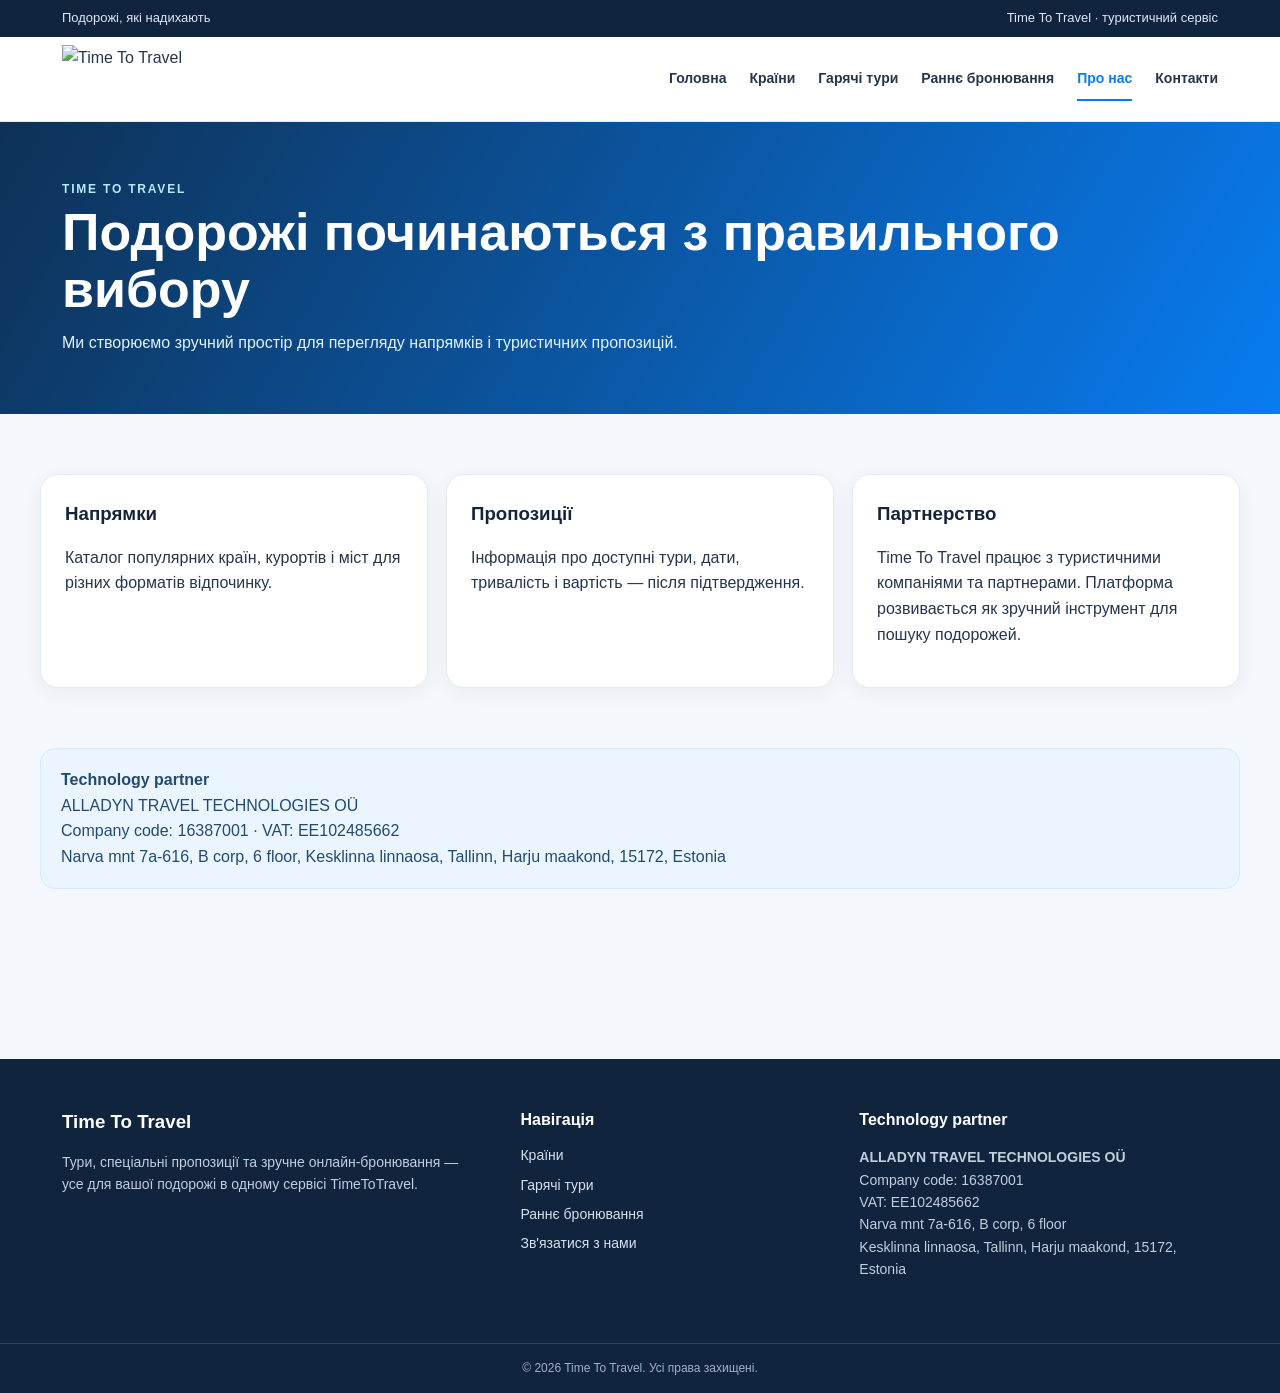
==== about.html @ e9593e90 "Add files via upload" ====
<!doctype html><html lang="uk"><head><meta charset="utf-8"><meta name="viewport" content="width=device-width,initial-scale=1"><meta name="description" content="Time To Travel — туристичні напрямки, пропозиції та бронювання подорожей."><title>Про нас | Time To Travel</title><link rel="stylesheet" href="style.css"></head><body>
<div class="topbar"><div class="wrap"><span>Подорожі, які надихають</span><span>Time To Travel · туристичний сервіс</span></div></div>
<header><div class="wrap nav">
<a class="brand" href="index.html" aria-label="Time To Travel — головна"><img src="assets/logo.png" alt="Time To Travel"></a>
<button class="menu" aria-label="Відкрити меню" onclick="document.querySelector('.links').classList.toggle('open')">☰</button>
<nav class="links">
<a href="index.html" data-nav="home">Головна</a><a href="countries.html" data-nav="countries">Країни</a><a href="hot-tours.html" data-nav="hot">Гарячі тури</a><a href="early-booking.html" data-nav="early">Раннє бронювання</a><a href="about.html" data-nav="about">Про нас</a><a href="contacts.html" data-nav="contacts">Контакти</a>
</nav></div></header>
<script>document.querySelector('[data-nav="about"]')?.classList.add('active');</script>
<section class="page-hero"><div class="wrap"><div class="kicker" style="color:#b9e8ff">Time To Travel</div><h1>Подорожі починаються з правильного вибору</h1><p>Ми створюємо зручний простір для перегляду напрямків і туристичних пропозицій.</p></div></section>
<main class="wrap section"><div class="info-grid">
<div class="info-card"><h3>Напрямки</h3><p>Каталог популярних країн, курортів і міст для різних форматів відпочинку.</p></div>
<div class="info-card"><h3>Пропозиції</h3><p>Інформація про доступні тури, дати, тривалість і вартість — після підтвердження.</p></div>
<div class="info-card"><h3>Партнерство</h3><p>Time To Travel працює з туристичними компаніями та партнерами. Платформа розвивається як зручний інструмент для пошуку подорожей.</p></div>
</div><section class="section"><div class="notice"><strong>Technology partner</strong><br>ALLADYN TRAVEL TECHNOLOGIES OÜ<br>Company code: 16387001 · VAT: EE102485662<br>Narva mnt 7a-616, B corp, 6 floor, Kesklinna linnaosa, Tallinn, Harju maakond, 15172, Estonia</div></section></main>

<footer><div class="wrap foot">
<div><h3>Time To Travel</h3><p>Тури, спеціальні пропозиції та зручне онлайн-бронювання — усе для вашої подорожі в одному сервісі TimeToTravel.</p></div>
<div><h4>Навігація</h4><a href="countries.html">Країни</a><a href="hot-tours.html">Гарячі тури</a><a href="early-booking.html">Раннє бронювання</a><a href="contacts.html">Зв'язатися з нами</a></div>
<div><h4>Technology partner</h4><p><strong>ALLADYN TRAVEL TECHNOLOGIES OÜ</strong><br>Company code: 16387001<br>VAT: EE102485662<br>Narva mnt 7a-616, B corp, 6 floor<br>Kesklinna linnaosa, Tallinn, Harju maakond, 15172, Estonia</p></div>
</div><div class="copyright">© 2026 Time To Travel. Усі права захищені.</div></footer><div class="toast" id="toast"></div>
<script src="data.js"></script><script src="countries.js"></script><script src="app.js"></script></body></html>
---- style.css ----
:root{--blue:#087cf0;--cyan:#16b8d8;--navy:#14243a;--ink:#25364b;--muted:#66758a;--bg:#f4f7fb;--line:#e4eaf2;--white:#fff;--shadow:0 18px 48px rgba(20,36,58,.10)}
*{box-sizing:border-box}html{scroll-behavior:smooth}body{margin:0;background:var(--bg);color:var(--ink);font:16px/1.6 Inter,"Segoe UI",Arial,sans-serif}a{color:inherit;text-decoration:none}button,input,select,textarea{font:inherit}.wrap{max-width:1200px;margin:auto;padding:0 22px}
.topbar{background:#10243d;color:#dce8f5;font-size:13px}.topbar .wrap{display:flex;justify-content:space-between;gap:15px;padding-top:8px;padding-bottom:8px}
header{position:sticky;top:0;z-index:50;background:rgba(255,255,255,.96);backdrop-filter:blur(12px);border-bottom:1px solid var(--line)}
.nav{min-height:84px;display:flex;align-items:center;justify-content:space-between;gap:20px}.brand img{width:220px;height:68px;object-fit:contain;object-position:left center;display:block}
.links{display:flex;align-items:center;gap:23px;font-size:14px;font-weight:700}.links a{padding:10px 0;border-bottom:2px solid transparent}.links a:hover,.links a.active{color:var(--blue);border-color:var(--blue)}
.menu{display:none;border:0;background:#eef5ff;border-radius:10px;padding:9px 12px;font-size:22px}
.hero{color:#fff;background:linear-gradient(110deg,rgba(9,38,72,.83),rgba(0,117,205,.50)),url("https://images.unsplash.com/photo-1507525428034-b723cf961d3e?auto=format&fit=crop&w=1900&q=90") center/cover;padding:90px 0 105px}
.hero .wrap{max-width:1200px}.eyebrow{font-size:12px;font-weight:800;letter-spacing:.18em;text-transform:uppercase;color:#b9e8ff}.hero h1{font-size:clamp(38px,6vw,68px);line-height:1.05;max-width:850px;margin:14px 0 18px;letter-spacing:-.04em}.hero p{font-size:19px;max-width:700px;color:#eef8ff;margin:0}
.hero-actions{display:flex;gap:12px;flex-wrap:wrap;margin-top:28px}
.btn{display:inline-flex;align-items:center;justify-content:center;border:0;border-radius:11px;padding:13px 19px;font-weight:800;cursor:pointer;transition:.2s}.primary{background:var(--blue);color:white;box-shadow:0 8px 18px #087cf033}.primary:hover{background:#0565c5;transform:translateY(-1px)}.light{background:#fff;color:var(--navy)}.outline{border:1px solid #cbd8e8;color:var(--navy);background:white}
.section{padding:60px 0}.section-head{display:flex;justify-content:space-between;align-items:end;gap:20px;margin-bottom:24px}.kicker{color:var(--blue);font-size:12px;letter-spacing:.15em;font-weight:900;text-transform:uppercase}.section h2{font-size:clamp(28px,4vw,39px);line-height:1.15;color:var(--navy);margin:8px 0}.sub{color:var(--muted);margin:0;max-width:680px}
.grid{display:grid;grid-template-columns:repeat(3,minmax(0,1fr));gap:22px}.country-card,.tour-card,.info-card{background:#fff;border:1px solid var(--line);border-radius:18px;overflow:hidden;box-shadow:0 5px 22px rgba(20,36,58,.05);transition:.22s}.country-card:hover,.tour-card:hover{transform:translateY(-5px);box-shadow:var(--shadow)}
.country-photo{height:220px;background-size:cover;background-position:center;position:relative}.country-photo:after{content:"";position:absolute;inset:0;background:linear-gradient(transparent,rgba(4,22,42,.55))}.country-photo strong{position:absolute;z-index:1;bottom:16px;left:18px;color:white;font-size:25px}
.card-body{padding:20px}.card-body h3{margin:0 0 7px;color:var(--navy);font-size:21px}.card-body p{margin:0 0 16px;color:var(--muted)}.small-link{color:var(--blue);font-weight:800}
.search-panel{background:white;border:1px solid var(--line);box-shadow:var(--shadow);border-radius:18px;padding:20px;margin-top:-38px;position:relative;z-index:2;display:grid;grid-template-columns:1.2fr 1fr 1fr auto;gap:12px}
.field label{display:block;color:var(--muted);font-size:12px;font-weight:800;margin-bottom:6px}.field input,.field select,.field textarea{width:100%;border:1px solid var(--line);border-radius:10px;padding:12px;background:white;color:var(--ink)}
.tour-photo{height:205px;background-size:cover;background-position:center;position:relative}.tag{position:absolute;top:14px;left:14px;background:white;color:var(--blue);border-radius:30px;padding:6px 11px;font-size:12px;font-weight:900}.tour-price{font-size:26px;font-weight:900;color:var(--blue)}.tour-meta{font-size:14px;color:var(--muted);line-height:1.8}.tour-actions{display:flex;gap:8px;margin-top:15px}.tour-actions .btn{flex:1;padding:10px}
.notice{background:#eaf5ff;border:1px solid #d2eaff;border-radius:15px;padding:18px 20px;color:#244a70}
.page-hero{padding:58px 0;background:linear-gradient(120deg,#0e3156,#087cf0);color:white}.page-hero h1{font-size:clamp(34px,5vw,52px);line-height:1.1;margin:5px 0 12px}.page-hero p{max-width:750px;color:#e2f2ff;margin:0}
.info-grid{display:grid;grid-template-columns:repeat(3,1fr);gap:18px}.info-card{padding:24px}.info-card h3{color:var(--navy);margin:0 0 8px}
footer{background:#10243d;color:#d6e1ee;margin-top:50px}.foot{display:grid;grid-template-columns:1.4fr 1fr 1.2fr;gap:40px;padding:48px 22px}.foot h3,.foot h4{color:white;margin:0 0 12px}.foot p{font-size:14px;color:#c0cede}.foot a{display:block;margin:7px 0;color:#d6e1ee;font-size:14px}.copyright{border-top:1px solid #29415e;padding:15px 22px;text-align:center;font-size:12px;color:#9fb2c9}
.modal{display:none;position:fixed;inset:0;background:#07182dcc;z-index:100;padding:20px;align-items:center;justify-content:center}.modal.open{display:flex}.modal-box{width:min(600px,100%);background:white;border-radius:18px;padding:26px;max-height:90vh;overflow:auto;position:relative}.close{position:absolute;right:15px;top:10px;border:0;background:none;font-size:28px}.form-grid{display:grid;grid-template-columns:1fr 1fr;gap:13px}.form-grid .wide{grid-column:1/-1}.toast{position:fixed;right:20px;bottom:20px;background:#14243a;color:white;padding:13px 18px;border-radius:12px;display:none;z-index:120}.toast.show{display:block}
@media(max-width:900px){.links{gap:13px}.grid{grid-template-columns:repeat(2,1fr)}.search-panel{grid-template-columns:repeat(2,1fr)}}
@media(max-width:680px){.topbar .wrap{justify-content:center}.topbar .wrap span:last-child{display:none}.nav{min-height:72px}.brand img{width:180px;height:58px}.menu{display:block}.links{display:none;position:absolute;left:0;right:0;top:72px;background:white;padding:16px 22px 22px;box-shadow:var(--shadow);flex-direction:column;align-items:stretch;gap:4px}.links.open{display:flex}.links a{padding:9px 0}.hero{padding:65px 0 82px}.hero p{font-size:16px}.section{padding:44px 0}.grid,.info-grid{grid-template-columns:1fr}.search-panel{grid-template-columns:1fr;margin-top:-25px}.foot{grid-template-columns:1fr;gap:22px;padding-top:35px}.form-grid{grid-template-columns:1fr}.form-grid .wide{grid-column:auto}.section-head{align-items:start;flex-direction:column}}
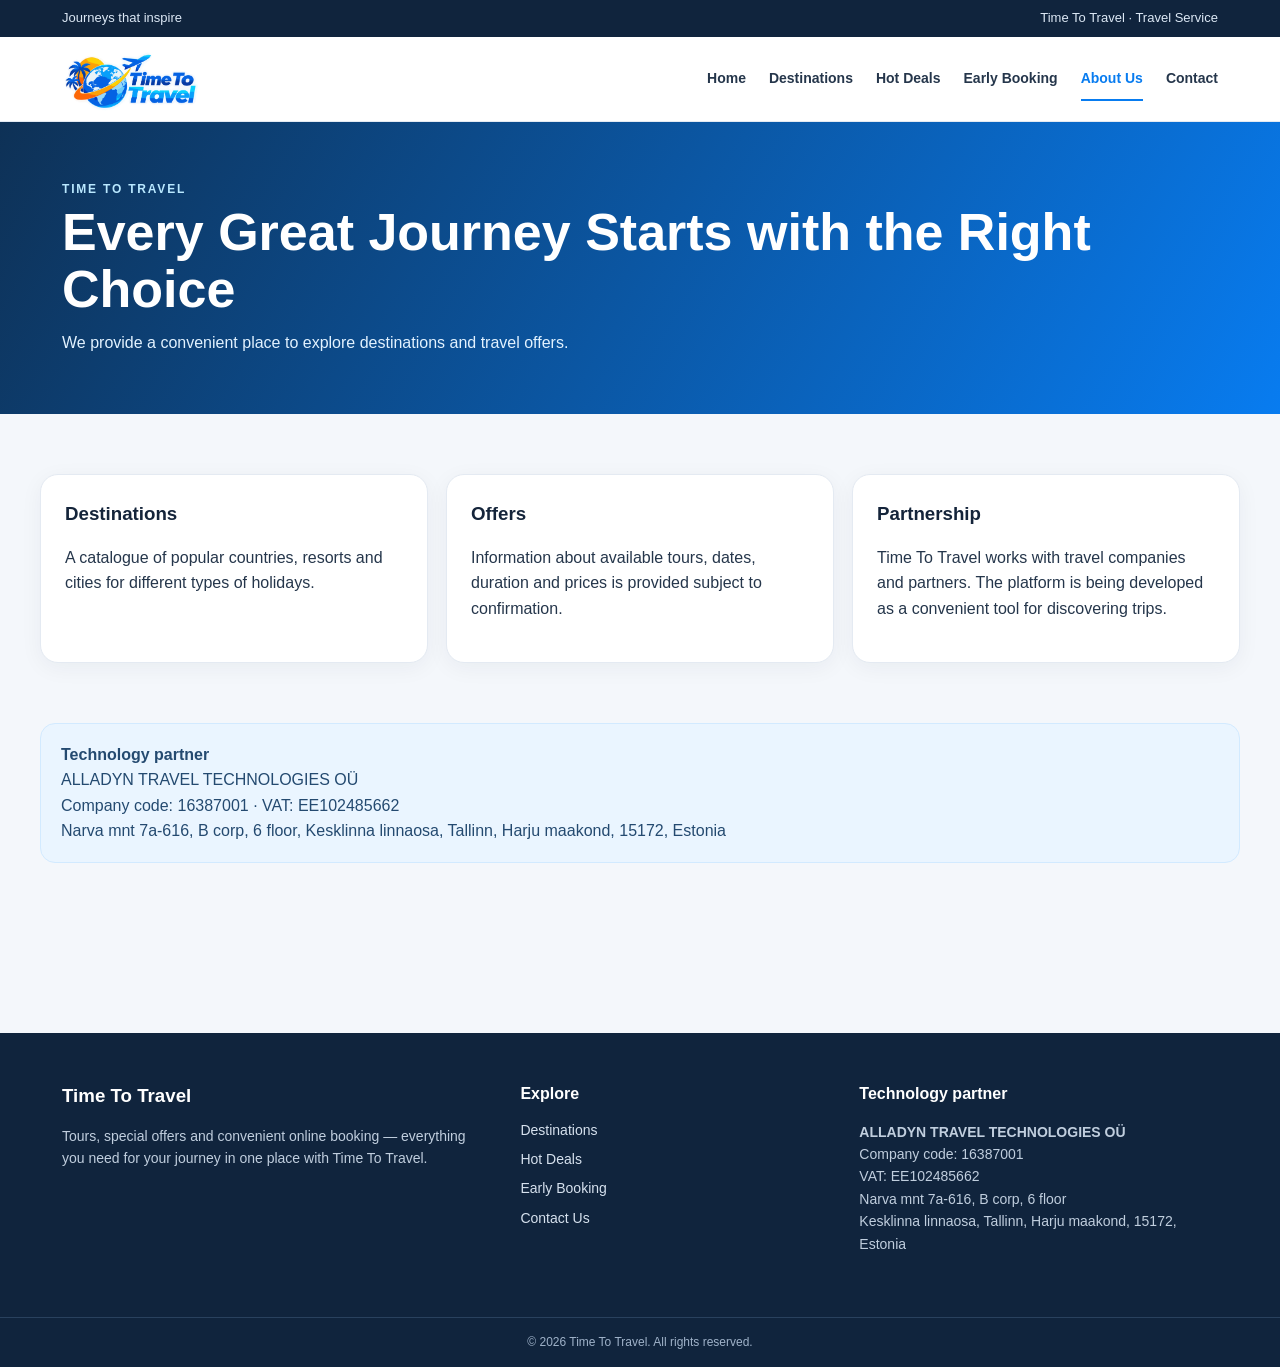
==== commit 9ecff757: "Add files via upload" ====
--- a/about.html
+++ b/about.html
@@ -1,22 +1,22 @@
-<!doctype html><html lang="uk"><head><meta charset="utf-8"><meta name="viewport" content="width=device-width,initial-scale=1"><meta name="description" content="Time To Travel — туристичні напрямки, пропозиції та бронювання подорожей."><title>Про нас | Time To Travel</title><link rel="stylesheet" href="style.css"></head><body>
-<div class="topbar"><div class="wrap"><span>Подорожі, які надихають</span><span>Time To Travel · туристичний сервіс</span></div></div>
+<!doctype html><html lang="en"><head><meta charset="utf-8"><meta name="viewport" content="width=device-width,initial-scale=1"><meta name="description" content="Time To Travel — travel destinations, offers and trip bookings."><title>About Us | Time To Travel</title><link rel="stylesheet" href="style.css"></head><body>
+<div class="topbar"><div class="wrap"><span>Journeys that inspire</span><span>Time To Travel · Travel Service</span></div></div>
 <header><div class="wrap nav">
-<a class="brand" href="index.html" aria-label="Time To Travel — головна"><img src="assets/logo.png" alt="Time To Travel"></a>
-<button class="menu" aria-label="Відкрити меню" onclick="document.querySelector('.links').classList.toggle('open')">☰</button>
+<a class="brand" href="index.html" aria-label="Time To Travel — Home"><img src="[data-uri]" alt="Time To Travel"></a>
+<button class="menu" aria-label="Open menu" onclick="document.querySelector('.links').classList.toggle('open')">☰</button>
 <nav class="links">
-<a href="index.html" data-nav="home">Головна</a><a href="countries.html" data-nav="countries">Країни</a><a href="hot-tours.html" data-nav="hot">Гарячі тури</a><a href="early-booking.html" data-nav="early">Раннє бронювання</a><a href="about.html" data-nav="about">Про нас</a><a href="contacts.html" data-nav="contacts">Контакти</a>
+<a href="index.html" data-nav="home">Home</a><a href="countries.html" data-nav="countries">Destinations</a><a href="hot-tours.html" data-nav="hot">Hot Deals</a><a href="early-booking.html" data-nav="early">Early Booking</a><a href="about.html" data-nav="about">About Us</a><a href="contacts.html" data-nav="contacts">Contact</a>
 </nav></div></header>
 <script>document.querySelector('[data-nav="about"]')?.classList.add('active');</script>
-<section class="page-hero"><div class="wrap"><div class="kicker" style="color:#b9e8ff">Time To Travel</div><h1>Подорожі починаються з правильного вибору</h1><p>Ми створюємо зручний простір для перегляду напрямків і туристичних пропозицій.</p></div></section>
+<section class="page-hero"><div class="wrap"><div class="kicker" style="color:#b9e8ff">Time To Travel</div><h1>Every Great Journey Starts with the Right Choice</h1><p>We provide a convenient place to explore destinations and travel offers.</p></div></section>
 <main class="wrap section"><div class="info-grid">
-<div class="info-card"><h3>Напрямки</h3><p>Каталог популярних країн, курортів і міст для різних форматів відпочинку.</p></div>
-<div class="info-card"><h3>Пропозиції</h3><p>Інформація про доступні тури, дати, тривалість і вартість — після підтвердження.</p></div>
-<div class="info-card"><h3>Партнерство</h3><p>Time To Travel працює з туристичними компаніями та партнерами. Платформа розвивається як зручний інструмент для пошуку подорожей.</p></div>
+<div class="info-card"><h3>Destinations</h3><p>A catalogue of popular countries, resorts and cities for different types of holidays.</p></div>
+<div class="info-card"><h3>Offers</h3><p>Information about available tours, dates, duration and prices is provided subject to confirmation.</p></div>
+<div class="info-card"><h3>Partnership</h3><p>Time To Travel works with travel companies and partners. The platform is being developed as a convenient tool for discovering trips.</p></div>
 </div><section class="section"><div class="notice"><strong>Technology partner</strong><br>ALLADYN TRAVEL TECHNOLOGIES OÜ<br>Company code: 16387001 · VAT: EE102485662<br>Narva mnt 7a-616, B corp, 6 floor, Kesklinna linnaosa, Tallinn, Harju maakond, 15172, Estonia</div></section></main>
 
 <footer><div class="wrap foot">
-<div><h3>Time To Travel</h3><p>Тури, спеціальні пропозиції та зручне онлайн-бронювання — усе для вашої подорожі в одному сервісі TimeToTravel.</p></div>
-<div><h4>Навігація</h4><a href="countries.html">Країни</a><a href="hot-tours.html">Гарячі тури</a><a href="early-booking.html">Раннє бронювання</a><a href="contacts.html">Зв'язатися з нами</a></div>
+<div><h3>Time To Travel</h3><p>Tours, special offers and convenient online booking — everything you need for your journey in one place with Time To Travel.</p></div>
+<div><h4>Explore</h4><a href="countries.html">Destinations</a><a href="hot-tours.html">Hot Deals</a><a href="early-booking.html">Early Booking</a><a href="contacts.html">Contact Us</a></div>
 <div><h4>Technology partner</h4><p><strong>ALLADYN TRAVEL TECHNOLOGIES OÜ</strong><br>Company code: 16387001<br>VAT: EE102485662<br>Narva mnt 7a-616, B corp, 6 floor<br>Kesklinna linnaosa, Tallinn, Harju maakond, 15172, Estonia</p></div>
-</div><div class="copyright">© 2026 Time To Travel. Усі права захищені.</div></footer><div class="toast" id="toast"></div>
+</div><div class="copyright">© 2026 Time To Travel. All rights reserved.</div></footer><div class="toast" id="toast"></div>
 <script src="data.js"></script><script src="countries.js"></script><script src="app.js"></script></body></html>
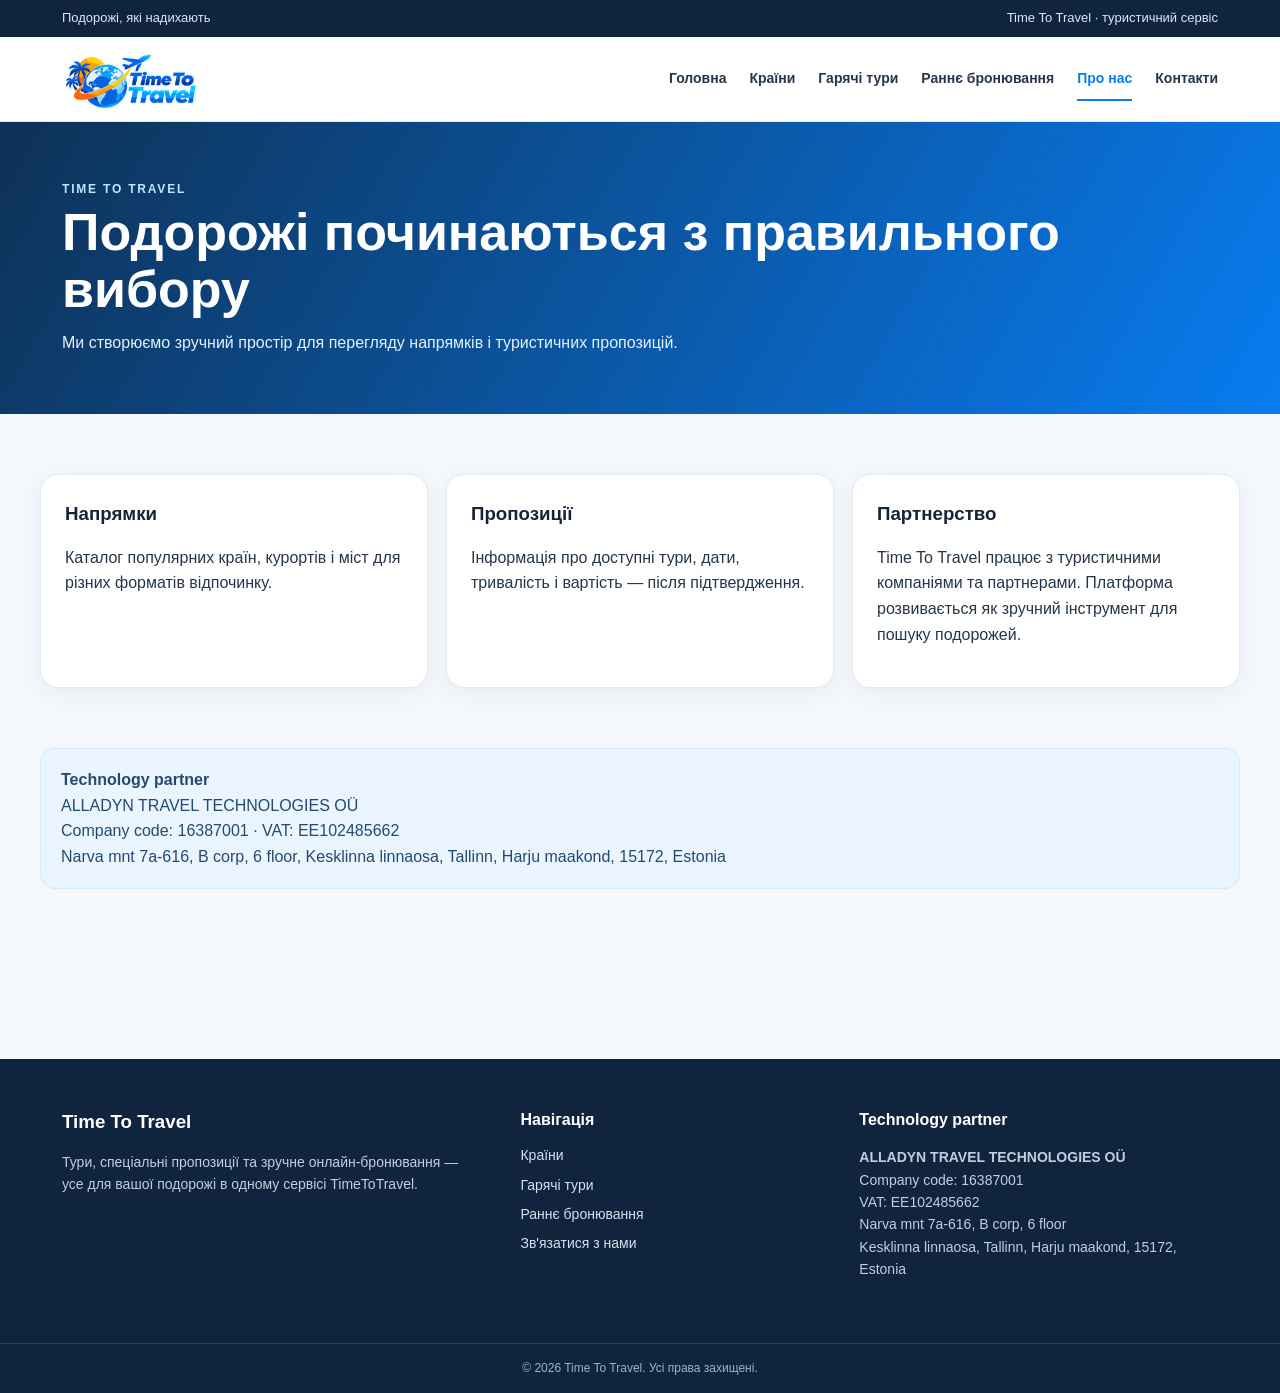
==== commit f0fe1ef8: "Add files via upload" ====
--- a/about.html
+++ b/about.html
@@ -1,22 +1,22 @@
-<!doctype html><html lang="en"><head><meta charset="utf-8"><meta name="viewport" content="width=device-width,initial-scale=1"><meta name="description" content="Time To Travel — travel destinations, offers and trip bookings."><title>About Us | Time To Travel</title><link rel="stylesheet" href="style.css"></head><body>
-<div class="topbar"><div class="wrap"><span>Journeys that inspire</span><span>Time To Travel · Travel Service</span></div></div>
+<!doctype html><html lang="uk"><head><meta charset="utf-8"><meta name="viewport" content="width=device-width,initial-scale=1"><meta name="description" content="Time To Travel — туристичні напрямки, пропозиції та бронювання подорожей."><title>Про нас | Time To Travel</title><link rel="stylesheet" href="style.css"></head><body>
+<div class="topbar"><div class="wrap"><span>Подорожі, які надихають</span><span>Time To Travel · туристичний сервіс</span></div></div>
 <header><div class="wrap nav">
-<a class="brand" href="index.html" aria-label="Time To Travel — Home"><img src="[data-uri]" alt="Time To Travel"></a>
-<button class="menu" aria-label="Open menu" onclick="document.querySelector('.links').classList.toggle('open')">☰</button>
+<a class="brand" href="index.html" aria-label="Time To Travel — головна"><img src="[data-uri]" alt="Time To Travel"></a>
+<button class="menu" aria-label="Відкрити меню" onclick="document.querySelector('.links').classList.toggle('open')">☰</button>
 <nav class="links">
-<a href="index.html" data-nav="home">Home</a><a href="countries.html" data-nav="countries">Destinations</a><a href="hot-tours.html" data-nav="hot">Hot Deals</a><a href="early-booking.html" data-nav="early">Early Booking</a><a href="about.html" data-nav="about">About Us</a><a href="contacts.html" data-nav="contacts">Contact</a>
+<a href="index.html" data-nav="home">Головна</a><a href="countries.html" data-nav="countries">Країни</a><a href="hot-tours.html" data-nav="hot">Гарячі тури</a><a href="early-booking.html" data-nav="early">Раннє бронювання</a><a href="about.html" data-nav="about">Про нас</a><a href="contacts.html" data-nav="contacts">Контакти</a>
 </nav></div></header>
 <script>document.querySelector('[data-nav="about"]')?.classList.add('active');</script>
-<section class="page-hero"><div class="wrap"><div class="kicker" style="color:#b9e8ff">Time To Travel</div><h1>Every Great Journey Starts with the Right Choice</h1><p>We provide a convenient place to explore destinations and travel offers.</p></div></section>
+<section class="page-hero"><div class="wrap"><div class="kicker" style="color:#b9e8ff">Time To Travel</div><h1>Подорожі починаються з правильного вибору</h1><p>Ми створюємо зручний простір для перегляду напрямків і туристичних пропозицій.</p></div></section>
 <main class="wrap section"><div class="info-grid">
-<div class="info-card"><h3>Destinations</h3><p>A catalogue of popular countries, resorts and cities for different types of holidays.</p></div>
-<div class="info-card"><h3>Offers</h3><p>Information about available tours, dates, duration and prices is provided subject to confirmation.</p></div>
-<div class="info-card"><h3>Partnership</h3><p>Time To Travel works with travel companies and partners. The platform is being developed as a convenient tool for discovering trips.</p></div>
+<div class="info-card"><h3>Напрямки</h3><p>Каталог популярних країн, курортів і міст для різних форматів відпочинку.</p></div>
+<div class="info-card"><h3>Пропозиції</h3><p>Інформація про доступні тури, дати, тривалість і вартість — після підтвердження.</p></div>
+<div class="info-card"><h3>Партнерство</h3><p>Time To Travel працює з туристичними компаніями та партнерами. Платформа розвивається як зручний інструмент для пошуку подорожей.</p></div>
 </div><section class="section"><div class="notice"><strong>Technology partner</strong><br>ALLADYN TRAVEL TECHNOLOGIES OÜ<br>Company code: 16387001 · VAT: EE102485662<br>Narva mnt 7a-616, B corp, 6 floor, Kesklinna linnaosa, Tallinn, Harju maakond, 15172, Estonia</div></section></main>
 
 <footer><div class="wrap foot">
-<div><h3>Time To Travel</h3><p>Tours, special offers and convenient online booking — everything you need for your journey in one place with Time To Travel.</p></div>
-<div><h4>Explore</h4><a href="countries.html">Destinations</a><a href="hot-tours.html">Hot Deals</a><a href="early-booking.html">Early Booking</a><a href="contacts.html">Contact Us</a></div>
+<div><h3>Time To Travel</h3><p>Тури, спеціальні пропозиції та зручне онлайн-бронювання — усе для вашої подорожі в одному сервісі TimeToTravel.</p></div>
+<div><h4>Навігація</h4><a href="countries.html">Країни</a><a href="hot-tours.html">Гарячі тури</a><a href="early-booking.html">Раннє бронювання</a><a href="contacts.html">Зв'язатися з нами</a></div>
 <div><h4>Technology partner</h4><p><strong>ALLADYN TRAVEL TECHNOLOGIES OÜ</strong><br>Company code: 16387001<br>VAT: EE102485662<br>Narva mnt 7a-616, B corp, 6 floor<br>Kesklinna linnaosa, Tallinn, Harju maakond, 15172, Estonia</p></div>
-</div><div class="copyright">© 2026 Time To Travel. All rights reserved.</div></footer><div class="toast" id="toast"></div>
+</div><div class="copyright">© 2026 Time To Travel. Усі права захищені.</div></footer><div class="toast" id="toast"></div>
 <script src="data.js"></script><script src="countries.js"></script><script src="app.js"></script></body></html>
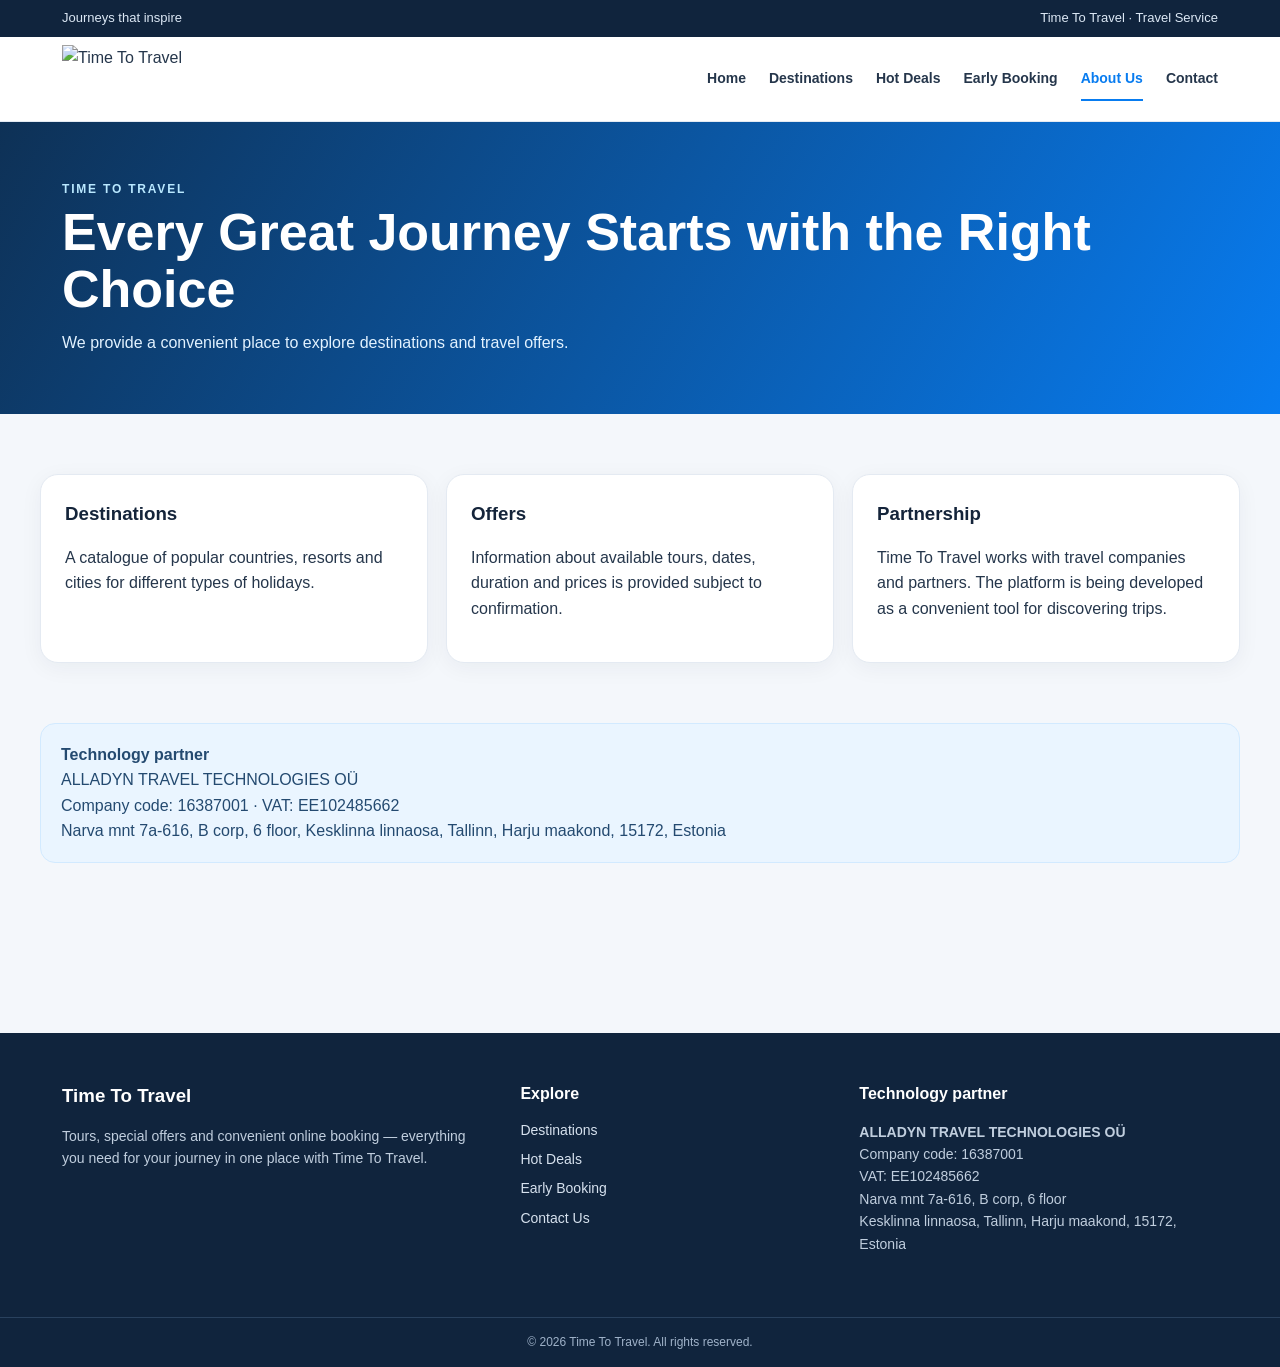
==== commit 5f5b0b17: "Add files via upload" ====
--- a/about.html
+++ b/about.html
@@ -1,22 +1,22 @@
-<!doctype html><html lang="uk"><head><meta charset="utf-8"><meta name="viewport" content="width=device-width,initial-scale=1"><meta name="description" content="Time To Travel — туристичні напрямки, пропозиції та бронювання подорожей."><title>Про нас | Time To Travel</title><link rel="stylesheet" href="style.css"></head><body>
-<div class="topbar"><div class="wrap"><span>Подорожі, які надихають</span><span>Time To Travel · туристичний сервіс</span></div></div>
+<!doctype html><html lang="en"><head><meta charset="utf-8"><meta name="viewport" content="width=device-width,initial-scale=1"><meta name="description" content="Time To Travel — travel destinations, offers and trip bookings."><title>About Us | Time To Travel</title><link rel="stylesheet" href="style.css"></head><body>
+<div class="topbar"><div class="wrap"><span>Journeys that inspire</span><span>Time To Travel · Travel Service</span></div></div>
 <header><div class="wrap nav">
-<a class="brand" href="index.html" aria-label="Time To Travel — головна"><img src="[data-uri]" alt="Time To Travel"></a>
-<button class="menu" aria-label="Відкрити меню" onclick="document.querySelector('.links').classList.toggle('open')">☰</button>
+<a class="brand" href="index.html" aria-label="Time To Travel — Home"><img src="assets/logo.png" alt="Time To Travel"></a>
+<button class="menu" aria-label="Open menu" onclick="document.querySelector('.links').classList.toggle('open')">☰</button>
 <nav class="links">
-<a href="index.html" data-nav="home">Головна</a><a href="countries.html" data-nav="countries">Країни</a><a href="hot-tours.html" data-nav="hot">Гарячі тури</a><a href="early-booking.html" data-nav="early">Раннє бронювання</a><a href="about.html" data-nav="about">Про нас</a><a href="contacts.html" data-nav="contacts">Контакти</a>
+<a href="index.html" data-nav="home">Home</a><a href="countries.html" data-nav="countries">Destinations</a><a href="hot-tours.html" data-nav="hot">Hot Deals</a><a href="early-booking.html" data-nav="early">Early Booking</a><a href="about.html" data-nav="about">About Us</a><a href="contacts.html" data-nav="contacts">Contact</a>
 </nav></div></header>
 <script>document.querySelector('[data-nav="about"]')?.classList.add('active');</script>
-<section class="page-hero"><div class="wrap"><div class="kicker" style="color:#b9e8ff">Time To Travel</div><h1>Подорожі починаються з правильного вибору</h1><p>Ми створюємо зручний простір для перегляду напрямків і туристичних пропозицій.</p></div></section>
+<section class="page-hero"><div class="wrap"><div class="kicker" style="color:#b9e8ff">Time To Travel</div><h1>Every Great Journey Starts with the Right Choice</h1><p>We provide a convenient place to explore destinations and travel offers.</p></div></section>
 <main class="wrap section"><div class="info-grid">
-<div class="info-card"><h3>Напрямки</h3><p>Каталог популярних країн, курортів і міст для різних форматів відпочинку.</p></div>
-<div class="info-card"><h3>Пропозиції</h3><p>Інформація про доступні тури, дати, тривалість і вартість — після підтвердження.</p></div>
-<div class="info-card"><h3>Партнерство</h3><p>Time To Travel працює з туристичними компаніями та партнерами. Платформа розвивається як зручний інструмент для пошуку подорожей.</p></div>
+<div class="info-card"><h3>Destinations</h3><p>A catalogue of popular countries, resorts and cities for different types of holidays.</p></div>
+<div class="info-card"><h3>Offers</h3><p>Information about available tours, dates, duration and prices is provided subject to confirmation.</p></div>
+<div class="info-card"><h3>Partnership</h3><p>Time To Travel works with travel companies and partners. The platform is being developed as a convenient tool for discovering trips.</p></div>
 </div><section class="section"><div class="notice"><strong>Technology partner</strong><br>ALLADYN TRAVEL TECHNOLOGIES OÜ<br>Company code: 16387001 · VAT: EE102485662<br>Narva mnt 7a-616, B corp, 6 floor, Kesklinna linnaosa, Tallinn, Harju maakond, 15172, Estonia</div></section></main>
 
 <footer><div class="wrap foot">
-<div><h3>Time To Travel</h3><p>Тури, спеціальні пропозиції та зручне онлайн-бронювання — усе для вашої подорожі в одному сервісі TimeToTravel.</p></div>
-<div><h4>Навігація</h4><a href="countries.html">Країни</a><a href="hot-tours.html">Гарячі тури</a><a href="early-booking.html">Раннє бронювання</a><a href="contacts.html">Зв'язатися з нами</a></div>
+<div><h3>Time To Travel</h3><p>Tours, special offers and convenient online booking — everything you need for your journey in one place with Time To Travel.</p></div>
+<div><h4>Explore</h4><a href="countries.html">Destinations</a><a href="hot-tours.html">Hot Deals</a><a href="early-booking.html">Early Booking</a><a href="contacts.html">Contact Us</a></div>
 <div><h4>Technology partner</h4><p><strong>ALLADYN TRAVEL TECHNOLOGIES OÜ</strong><br>Company code: 16387001<br>VAT: EE102485662<br>Narva mnt 7a-616, B corp, 6 floor<br>Kesklinna linnaosa, Tallinn, Harju maakond, 15172, Estonia</p></div>
-</div><div class="copyright">© 2026 Time To Travel. Усі права захищені.</div></footer><div class="toast" id="toast"></div>
+</div><div class="copyright">© 2026 Time To Travel. All rights reserved.</div></footer><div class="toast" id="toast"></div>
 <script src="data.js"></script><script src="countries.js"></script><script src="app.js"></script></body></html>
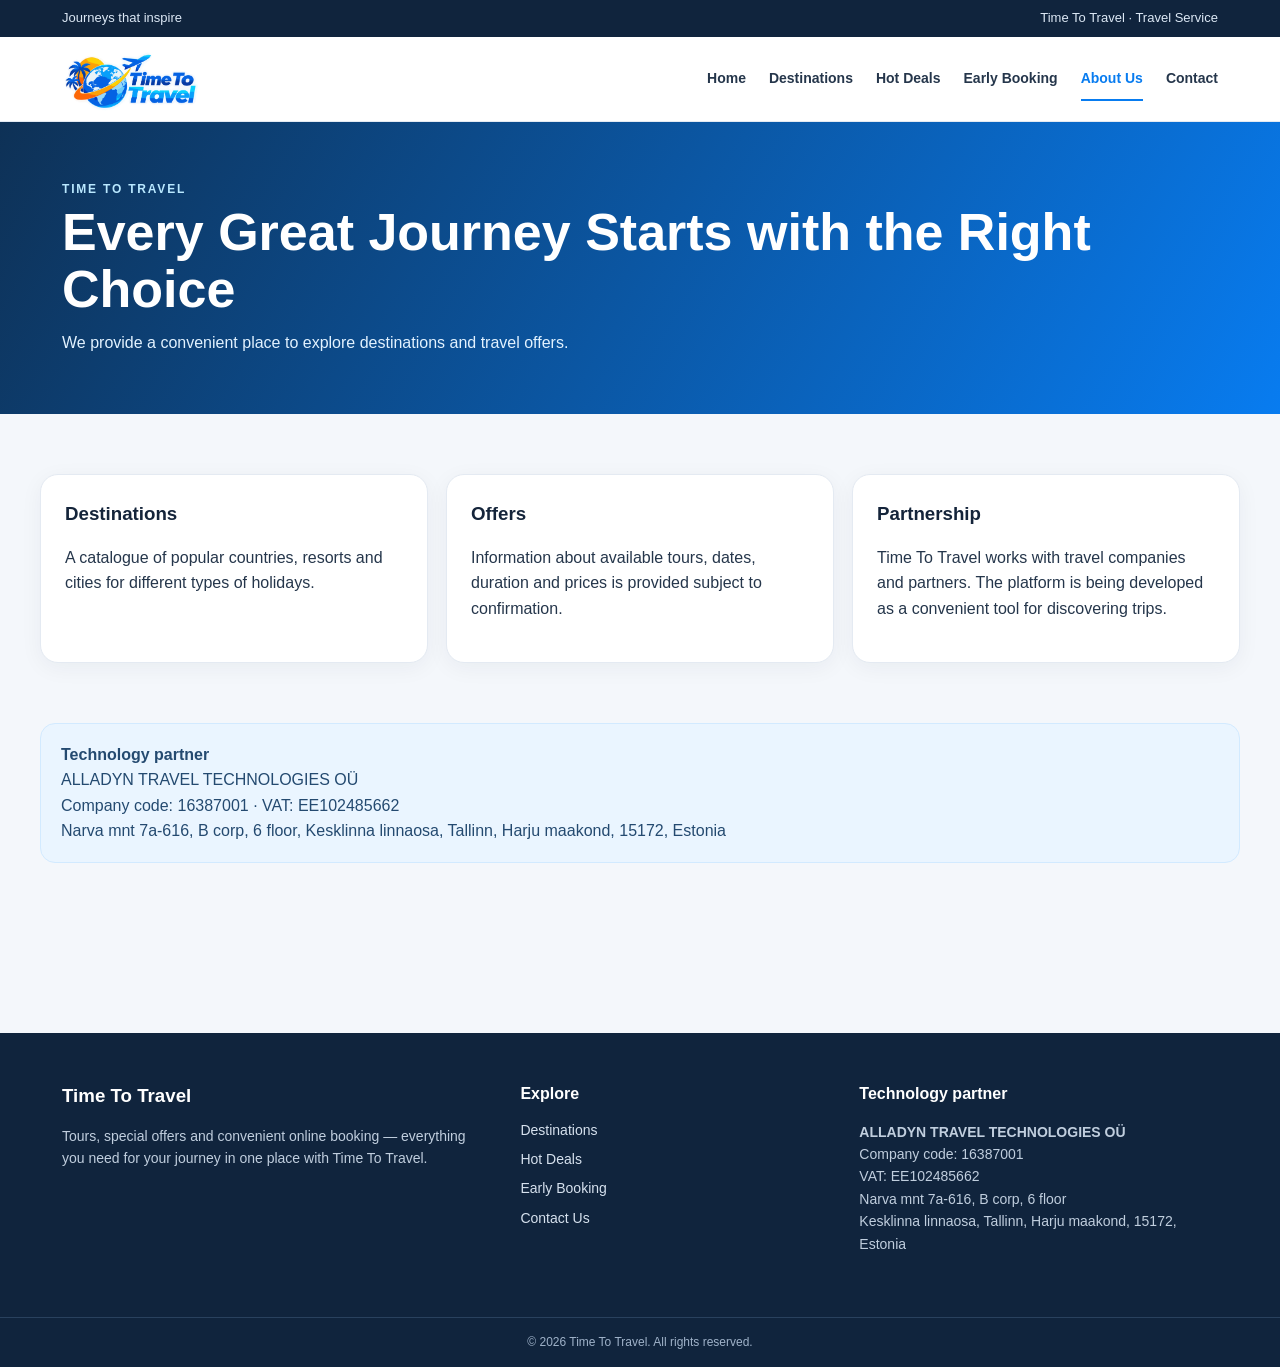
==== commit 28e9f10d: "Add files via upload" ====
--- a/about.html
+++ b/about.html
@@ -1,7 +1,7 @@
 <!doctype html><html lang="en"><head><meta charset="utf-8"><meta name="viewport" content="width=device-width,initial-scale=1"><meta name="description" content="Time To Travel — travel destinations, offers and trip bookings."><title>About Us | Time To Travel</title><link rel="stylesheet" href="style.css"></head><body>
 <div class="topbar"><div class="wrap"><span>Journeys that inspire</span><span>Time To Travel · Travel Service</span></div></div>
 <header><div class="wrap nav">
-<a class="brand" href="index.html" aria-label="Time To Travel — Home"><img src="assets/logo.png" alt="Time To Travel"></a>
+<a class="brand" href="index.html" aria-label="Time To Travel — Home"><img src="[data-uri]" alt="Time To Travel"></a>
 <button class="menu" aria-label="Open menu" onclick="document.querySelector('.links').classList.toggle('open')">☰</button>
 <nav class="links">
 <a href="index.html" data-nav="home">Home</a><a href="countries.html" data-nav="countries">Destinations</a><a href="hot-tours.html" data-nav="hot">Hot Deals</a><a href="early-booking.html" data-nav="early">Early Booking</a><a href="about.html" data-nav="about">About Us</a><a href="contacts.html" data-nav="contacts">Contact</a>
--- a/style.css
+++ b/style.css
@@ -3,7 +3,7 @@
 *{box-sizing:border-box}html{scroll-behavior:smooth}body{margin:0;background:var(--bg);color:var(--ink);font:16px/1.6 Inter,"Segoe UI",Arial,sans-serif}a{color:inherit;text-decoration:none}button,input,select,textarea{font:inherit}.wrap{max-width:1200px;margin:auto;padding:0 22px}
 .topbar{background:#10243d;color:#dce8f5;font-size:13px}.topbar .wrap{display:flex;justify-content:space-between;gap:15px;padding-top:8px;padding-bottom:8px}
 header{position:sticky;top:0;z-index:50;background:rgba(255,255,255,.96);backdrop-filter:blur(12px);border-bottom:1px solid var(--line)}
-.nav{min-height:84px;display:flex;align-items:center;justify-content:space-between;gap:20px}.brand img{width:220px;height:68px;object-fit:contain;object-position:left center;display:block}
+.nav{min-height:84px;display:flex;align-items:center;justify-content:space-between;gap:20px}.brand{display:flex;align-items:center;flex:0 0 auto}.brand img{width:220px;height:68px;max-width:100%;object-fit:contain;object-position:left center;display:block}
 .links{display:flex;align-items:center;gap:23px;font-size:14px;font-weight:700}.links a{padding:10px 0;border-bottom:2px solid transparent}.links a:hover,.links a.active{color:var(--blue);border-color:var(--blue)}
 .menu{display:none;border:0;background:#eef5ff;border-radius:10px;padding:9px 12px;font-size:22px}
 .hero{color:#fff;background:linear-gradient(110deg,rgba(9,38,72,.83),rgba(0,117,205,.50)),url("https://images.unsplash.com/photo-1507525428034-b723cf961d3e?auto=format&fit=crop&w=1900&q=90") center/cover;padding:90px 0 105px}
@@ -23,4 +23,4 @@
 footer{background:#10243d;color:#d6e1ee;margin-top:50px}.foot{display:grid;grid-template-columns:1.4fr 1fr 1.2fr;gap:40px;padding:48px 22px}.foot h3,.foot h4{color:white;margin:0 0 12px}.foot p{font-size:14px;color:#c0cede}.foot a{display:block;margin:7px 0;color:#d6e1ee;font-size:14px}.copyright{border-top:1px solid #29415e;padding:15px 22px;text-align:center;font-size:12px;color:#9fb2c9}
 .modal{display:none;position:fixed;inset:0;background:#07182dcc;z-index:100;padding:20px;align-items:center;justify-content:center}.modal.open{display:flex}.modal-box{width:min(600px,100%);background:white;border-radius:18px;padding:26px;max-height:90vh;overflow:auto;position:relative}.close{position:absolute;right:15px;top:10px;border:0;background:none;font-size:28px}.form-grid{display:grid;grid-template-columns:1fr 1fr;gap:13px}.form-grid .wide{grid-column:1/-1}.toast{position:fixed;right:20px;bottom:20px;background:#14243a;color:white;padding:13px 18px;border-radius:12px;display:none;z-index:120}.toast.show{display:block}
 @media(max-width:900px){.links{gap:13px}.grid{grid-template-columns:repeat(2,1fr)}.search-panel{grid-template-columns:repeat(2,1fr)}}
-@media(max-width:680px){.topbar .wrap{justify-content:center}.topbar .wrap span:last-child{display:none}.nav{min-height:72px}.brand img{width:180px;height:58px}.menu{display:block}.links{display:none;position:absolute;left:0;right:0;top:72px;background:white;padding:16px 22px 22px;box-shadow:var(--shadow);flex-direction:column;align-items:stretch;gap:4px}.links.open{display:flex}.links a{padding:9px 0}.hero{padding:65px 0 82px}.hero p{font-size:16px}.section{padding:44px 0}.grid,.info-grid{grid-template-columns:1fr}.search-panel{grid-template-columns:1fr;margin-top:-25px}.foot{grid-template-columns:1fr;gap:22px;padding-top:35px}.form-grid{grid-template-columns:1fr}.form-grid .wide{grid-column:auto}.section-head{align-items:start;flex-direction:column}}
+@media(max-width:680px){.topbar .wrap{justify-content:center}.topbar .wrap span:last-child{display:none}.nav{min-height:72px}.brand img{width:180px;height:58px;object-fit:contain}.menu{display:block}.links{display:none;position:absolute;left:0;right:0;top:72px;background:white;padding:16px 22px 22px;box-shadow:var(--shadow);flex-direction:column;align-items:stretch;gap:4px}.links.open{display:flex}.links a{padding:9px 0}.hero{padding:65px 0 82px}.hero p{font-size:16px}.section{padding:44px 0}.grid,.info-grid{grid-template-columns:1fr}.search-panel{grid-template-columns:1fr;margin-top:-25px}.foot{grid-template-columns:1fr;gap:22px;padding-top:35px}.form-grid{grid-template-columns:1fr}.form-grid .wide{grid-column:auto}.section-head{align-items:start;flex-direction:column}}
